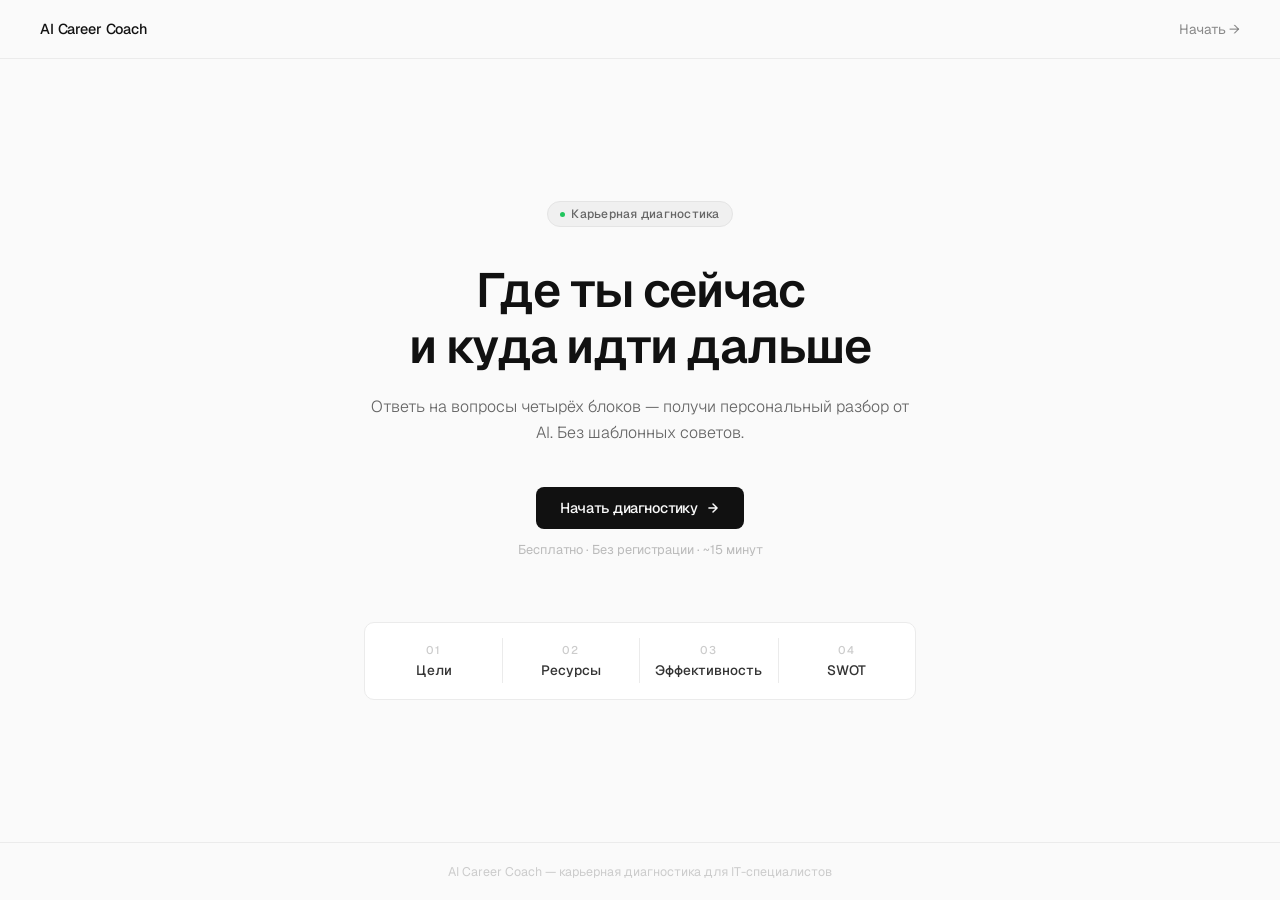
==== templates/index_minimal.html @ 88a0889b "Initial commit: MVP AI Career Coach Co-Authored-By: Claude Sonnet 4.6 <noreply@anthropic.com>" ====
<!DOCTYPE html>
<html lang="ru">
<head>
    <meta charset="UTF-8">
    <meta name="viewport" content="width=device-width, initial-scale=1.0">
    <title>AI Career Coach</title>
    <link rel="preconnect" href="https://fonts.googleapis.com">
    <link rel="preconnect" href="https://fonts.gstatic.com" crossorigin>
    <link href="https://fonts.googleapis.com/css2?family=Geist:wght@300;400;500;600&display=swap" rel="stylesheet">
    <style>
        * { box-sizing: border-box; margin: 0; padding: 0; }

        body {
            font-family: 'Geist', -apple-system, sans-serif;
            background: #fafafa;
            color: #111;
            min-height: 100vh;
            display: flex;
            flex-direction: column;
        }

        nav {
            padding: 20px 40px;
            display: flex;
            align-items: center;
            justify-content: space-between;
            border-bottom: 1px solid #ebebeb;
        }

        .logo {
            font-size: 0.9rem;
            font-weight: 500;
            color: #111;
            letter-spacing: -0.01em;
        }

        .nav-link {
            font-size: 0.85rem;
            color: #888;
            text-decoration: none;
            transition: color 0.15s;
        }

        .nav-link:hover { color: #111; }

        /* Hero — центр страницы */
        .hero {
            flex: 1;
            display: flex;
            flex-direction: column;
            align-items: center;
            justify-content: center;
            text-align: center;
            padding: 80px 24px;
            max-width: 600px;
            margin: 0 auto;
            width: 100%;
        }

        .tag {
            display: inline-flex;
            align-items: center;
            gap: 6px;
            font-size: 0.75rem;
            font-weight: 500;
            color: #666;
            background: #f0f0f0;
            border: 1px solid #e4e4e4;
            padding: 4px 12px;
            border-radius: 100px;
            margin-bottom: 36px;
            letter-spacing: 0.02em;
        }

        .tag-dot {
            width: 5px;
            height: 5px;
            background: #22c55e;
            border-radius: 50%;
        }

        h1 {
            font-size: clamp(2rem, 5vw, 3rem);
            font-weight: 600;
            line-height: 1.15;
            letter-spacing: -0.03em;
            color: #111;
            margin-bottom: 20px;
        }

        .subtitle {
            font-size: 1rem;
            color: #666;
            line-height: 1.65;
            margin-bottom: 40px;
            font-weight: 300;
        }

        .cta-row {
            display: flex;
            flex-direction: column;
            align-items: center;
            gap: 12px;
        }

        .btn {
            display: inline-flex;
            align-items: center;
            gap: 8px;
            background: #111;
            color: #fafafa;
            font-family: inherit;
            font-size: 0.9rem;
            font-weight: 500;
            padding: 12px 24px;
            border-radius: 8px;
            text-decoration: none;
            cursor: pointer;
            border: none;
            letter-spacing: -0.01em;
            transition: background 0.15s, transform 0.1s;
        }

        .btn:hover {
            background: #222;
            transform: translateY(-1px);
        }

        .btn svg { transition: transform 0.15s; }
        .btn:hover svg { transform: translateX(2px); }

        .hint {
            font-size: 0.8rem;
            color: #bbb;
        }

        /* Steps */
        .steps {
            display: flex;
            align-items: center;
            gap: 0;
            margin-top: 64px;
            border: 1px solid #ebebeb;
            border-radius: 10px;
            overflow: hidden;
            width: 100%;
            background: white;
        }

        .step {
            flex: 1;
            padding: 20px 16px;
            text-align: center;
            position: relative;
        }

        .step + .step::before {
            content: '';
            position: absolute;
            left: 0;
            top: 20%;
            height: 60%;
            width: 1px;
            background: #ebebeb;
        }

        .step-n {
            font-size: 0.7rem;
            font-weight: 500;
            color: #ccc;
            letter-spacing: 0.06em;
            margin-bottom: 4px;
        }

        .step-name {
            font-size: 0.85rem;
            font-weight: 500;
            color: #333;
        }

        /* Footer */
        footer {
            padding: 20px 40px;
            border-top: 1px solid #ebebeb;
            text-align: center;
        }

        footer p {
            font-size: 0.78rem;
            color: #ccc;
        }

        @media (max-width: 480px) {
            nav { padding: 16px 20px; }
            .steps { flex-direction: column; }
            .step + .step::before { display: none; }
            .step { border-top: 1px solid #ebebeb; }
        }

        @media (prefers-reduced-motion: reduce) {
            * { transition: none !important; }
        }
    </style>
</head>
<body>

<nav>
    <span class="logo">AI Career Coach</span>
    <a href="/survey" class="nav-link">Начать →</a>
</nav>

<main class="hero">
    <div class="tag">
        <span class="tag-dot"></span>
        Карьерная диагностика
    </div>

    <h1>Где ты сейчас<br>и куда идти дальше</h1>

    <p class="subtitle">
        Ответь на вопросы четырёх блоков — получи персональный разбор от AI. Без шаблонных советов.
    </p>

    <div class="cta-row">
        <a href="/survey" class="btn">
            Начать диагностику
            <svg width="14" height="14" viewBox="0 0 24 24" fill="none" stroke="currentColor" stroke-width="2.5" stroke-linecap="round" stroke-linejoin="round">
                <path d="M5 12h14M12 5l7 7-7 7"/>
            </svg>
        </a>
        <span class="hint">Бесплатно · Без регистрации · ~15 минут</span>
    </div>

    <div class="steps">
        <div class="step">
            <div class="step-n">01</div>
            <div class="step-name">Цели</div>
        </div>
        <div class="step">
            <div class="step-n">02</div>
            <div class="step-name">Ресурсы</div>
        </div>
        <div class="step">
            <div class="step-n">03</div>
            <div class="step-name">Эффективность</div>
        </div>
        <div class="step">
            <div class="step-n">04</div>
            <div class="step-name">SWOT</div>
        </div>
    </div>
</main>

<footer>
    <p>AI Career Coach — карьерная диагностика для IT-специалистов</p>
</footer>

</body>
</html>
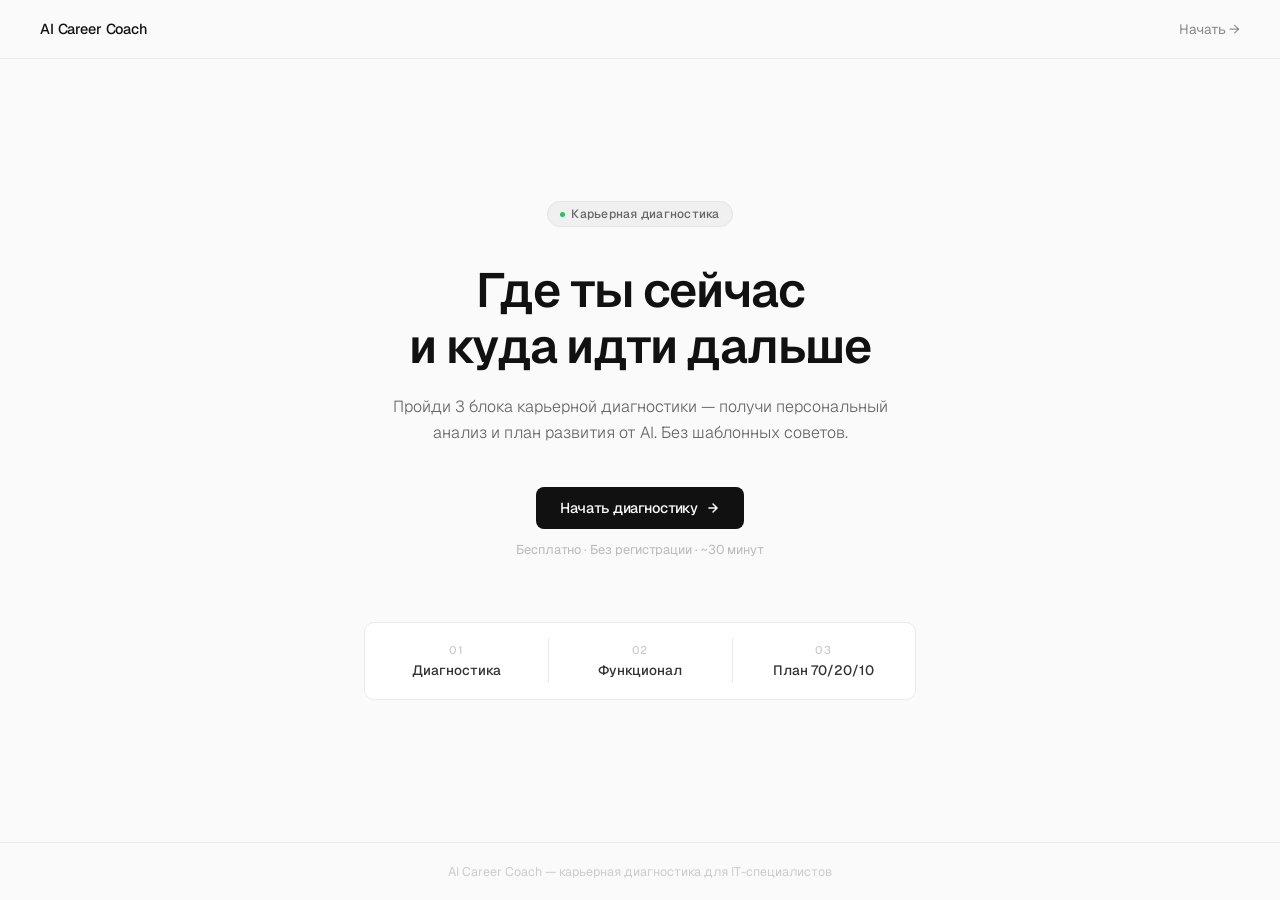
==== commit 61e99225: "Update landing page to reflect 3 sessions Co-Authored-By: Claude Sonnet 4.6 <noreply@anthropic.com>" ====
--- a/templates/index_minimal.html
+++ b/templates/index_minimal.html
@@ -218,7 +218,7 @@
     <h1>Где ты сейчас<br>и куда идти дальше</h1>
 
     <p class="subtitle">
-        Ответь на вопросы четырёх блоков — получи персональный разбор от AI. Без шаблонных советов.
+        Пройди 3 блока карьерной диагностики — получи персональный анализ и план развития от AI. Без шаблонных советов.
     </p>
 
     <div class="cta-row">
@@ -228,25 +228,21 @@
                 <path d="M5 12h14M12 5l7 7-7 7"/>
             </svg>
         </a>
-        <span class="hint">Бесплатно · Без регистрации · ~15 минут</span>
+        <span class="hint">Бесплатно · Без регистрации · ~30 минут</span>
     </div>
 
     <div class="steps">
         <div class="step">
             <div class="step-n">01</div>
-            <div class="step-name">Цели</div>
+            <div class="step-name">Диагностика</div>
         </div>
         <div class="step">
             <div class="step-n">02</div>
-            <div class="step-name">Ресурсы</div>
+            <div class="step-name">Функционал</div>
         </div>
         <div class="step">
             <div class="step-n">03</div>
-            <div class="step-name">Эффективность</div>
-        </div>
-        <div class="step">
-            <div class="step-n">04</div>
-            <div class="step-name">SWOT</div>
+            <div class="step-name">План 70/20/10</div>
         </div>
     </div>
 </main>
